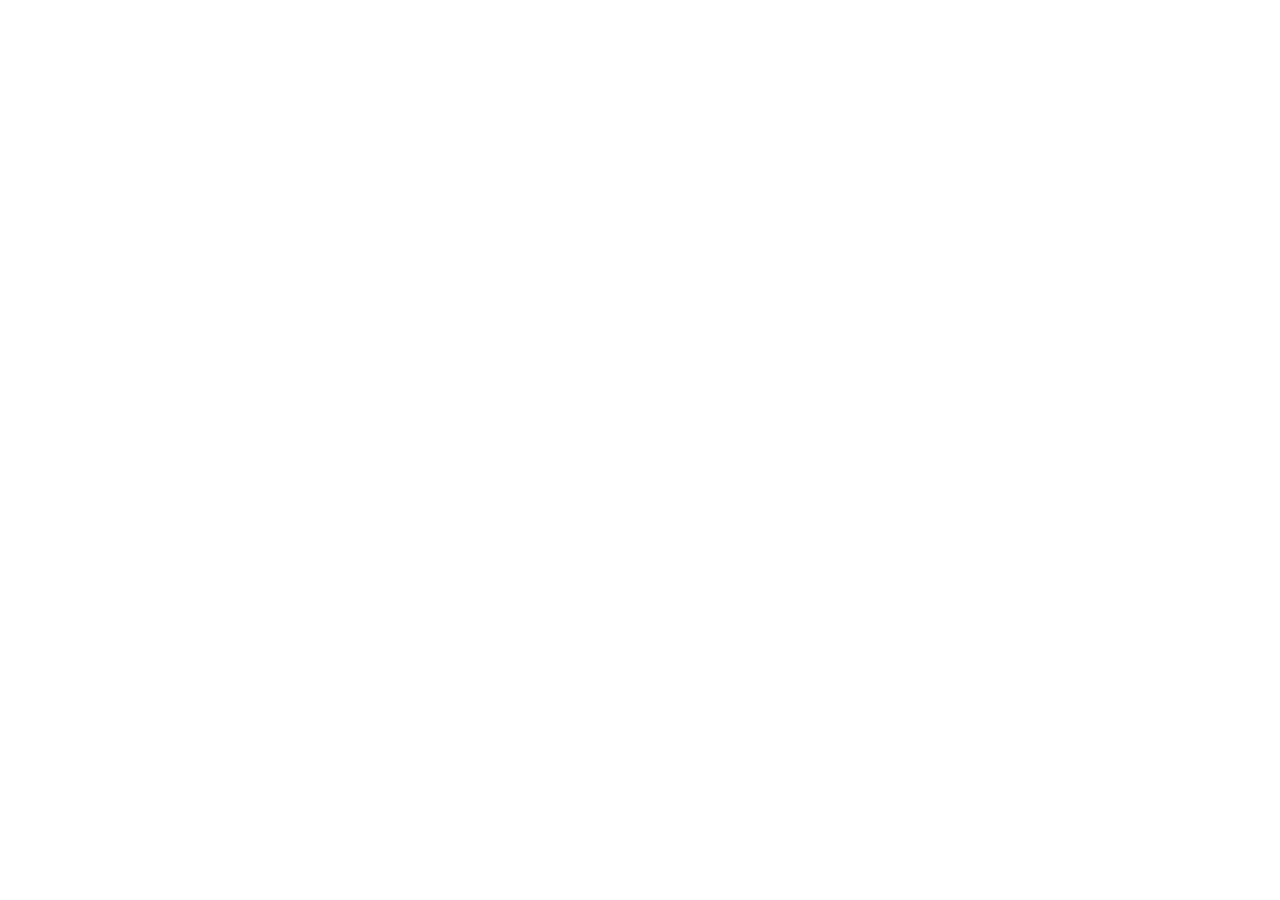
==== index.html @ a149db5c "Initialize Student Management System project" ====
<!DOCTYPE html>
<html lang="en">
<head>
    <meta charset="UTF-8">
    <meta name="viewport" content="width=device-width, initial-scale=1.0">
    <title>Student Management System</title>
</head>
<body>
    
</body>
</html>
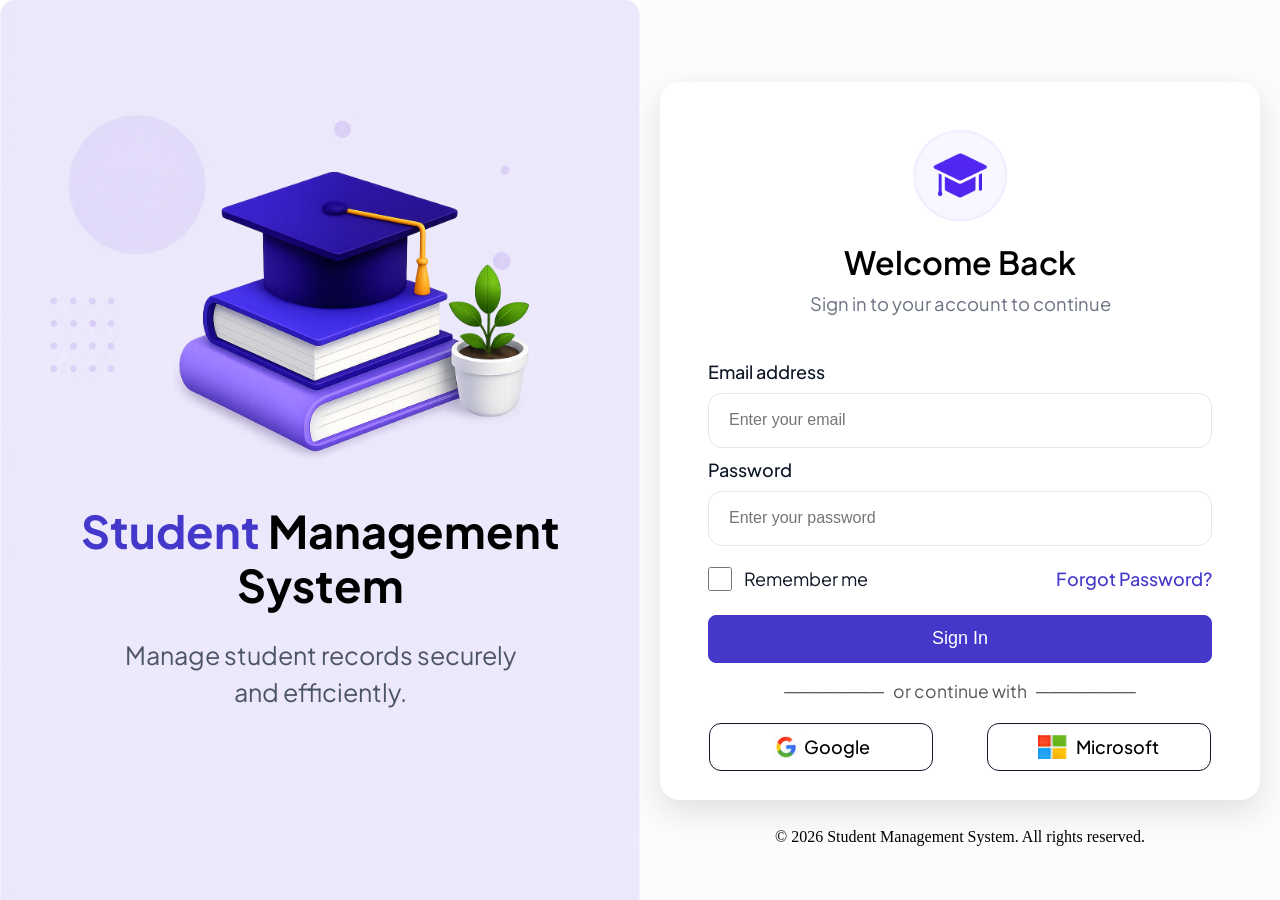
==== commit cfc368d3: "feat: create student management system login page UI" ====
--- a/index.html
+++ b/index.html
@@ -3,9 +3,88 @@
 <head>
     <meta charset="UTF-8">
     <meta name="viewport" content="width=device-width, initial-scale=1.0">
+    <link rel="stylesheet" href="style.css">
     <title>Student Management System</title>
 </head>
 <body>
     
+    <div class="container">
+
+        <section id="left-panel">
+
+            <div class="books-image">
+                <img src="books.png" alt="books">
+            </div>
+
+            <div class="student-heading" id="heading1">
+                <span style="color: #4338CA;">Student  </span> Management   System
+            </div>
+
+            <div class="tagline">
+                <p id="tagline">Manage student records  securely <br> and efficiently.</p>
+            </div>
+
+
+        </section>
+
+        <section class="right-panel">
+
+            <div class="login-card">
+
+
+                <header class="card-header">
+                    <img src="heyy.png" alt="">
+                    <h1>Welcome Back</h1>
+                    <p>Sign in to your account to continue</p>
+                </header>
+
+                <div class="form">
+                    <label for="email">Email address</label> 
+                    <input type="email" id="email" name="email" placeholder="Enter your email" required>
+                    <label for="pass">Password</label>
+                    <input type="password" id="pass" name="pass" placeholder="Enter your password" required>
+                </div>
+
+                <div class="options">
+
+                    <div class="remember">
+                        <input type="checkbox" id="remember">
+                        <label for="remember">Remember me</label>
+                    </div>
+
+                    <a href="#" class="forgot-password">Forgot Password?</a>
+
+                </div>
+
+                <button id="sign-in">Sign In</button>
+
+                <div class="divide">
+                    ──────── &nbsp or continue with &nbsp ────────
+                </div>
+
+                <div class="other-signin">
+
+                    <button class="social-button">
+                        <img src="google.png" alt="Google">
+                        <span>Google</span>
+                    </button>
+
+                    <button class="social-button">
+                        <img src="image.png" alt="Microsoft"> &nbsp;
+                        <span>Microsoft</span>
+                    </button>
+
+                </div>
+
+            </div>
+
+            <footer>
+                <p>© 2026 Student Management System. All rights reserved.</p>
+            </footer>
+
+        </section>
+
+    </div>
+
 </body>
 </html>
--- a/style.css
+++ b/style.css
@@ -0,0 +1,241 @@
+@import url('https://fonts.googleapis.com/css2?family=Inter:wght@100..900&display=swap');
+@import url('https://fonts.googleapis.com/css2?family=Plus+Jakarta+Sans:wght@400;700&display=swap');
+
+*{
+    margin: 0;
+    padding: 0;
+    box-sizing: border-box;
+}
+
+.container{
+    display: flex;
+    flex-direction: row;
+}
+
+#left-panel{
+    display: flex;
+    flex-direction: column;
+    background-image: url("leftback.png");
+    background-repeat: no-repeat;
+    background-size: cover;
+    width: 50%;
+    min-height: 100vh;
+}
+
+#left-panel img{
+    width: 37.5rem;          
+    margin-left: 3.75rem;    
+    margin-top: 6.25rem;     
+}
+
+#heading1{
+    text-align: center;
+    font-size: 2.8125rem;    
+    /* font-family: "Manrope", sans-serif; */
+    font-family: "Plus Jakarta Sans", sans-serif;
+    font-weight: 700;
+    line-height: 1.2;
+}
+
+#tagline{
+    text-align: center;
+    line-height: 1.5;
+    color: #4B5563;
+    /* font-family: "Manrope", sans-serif; */
+    font-family: "Plus Jakarta Sans", sans-serif;
+    font-weight: 400;
+    margin-top: 1.5625rem;   
+    font-size: 1.56rem;    
+}
+
+.right-panel{
+    display: flex;
+    flex-direction: column;
+    align-items: center;
+    justify-content: center;
+    min-height: 100vh;
+    width: 50%;
+    background-color: #FCFCFC;
+}
+
+.login-card {
+    box-shadow: 0 12px 32px rgba(15, 23, 42, 0.12);
+    border-radius: 20px;
+    display: flex;
+    flex-direction: column;
+    align-items: center;
+    /* justify-content: center; */
+    width: 37.5rem;
+    background-color: #FFFFFF;
+    height: 44.875rem;
+    margin-top: 1.75rem;
+    margin-bottom: 6.25rem;
+}
+
+.card-header{
+    display: flex;
+    flex-direction: column;
+    align-items: center;
+    justify-content: center;
+}
+
+.card-header h1 {
+    margin-top: 0rem;
+    font-size: 2rem;
+    font-family: "Plus Jakarta Sans", sans-serif;
+    font-weight: 600;
+}
+
+.card-header img {
+    height: 12.5rem;
+    width: 12.5rem;
+    margin-bottom: -2.5rem;
+}
+
+.card-header p{
+    font-size: 1.15rem;
+    margin-top: 10px;
+    color: #6B7280;
+    font-family: "Plus Jakarta Sans", sans-serif;
+}
+
+.form {
+    margin-top: 45px;
+    display: flex;
+    width: 31.5rem;
+    flex-direction: column;
+}
+
+.form label {
+    font-family: "Plus Jakarta Sans", sans-serif;
+    font-weight: 500;
+    font-size: 1.125rem;
+    color: #101828;
+}
+
+.form input {
+    margin-top: 10px;
+    border-radius: .87rem;
+    width: 100%;
+    height: 3.45rem;
+    outline: none;
+    border: 1px solid #E4E7EC;
+    margin-bottom: 10px;
+}
+
+.form input::placeholder {
+    padding-left: 1.25rem;
+    font-size: 1rem;
+}
+
+.options{
+    width: 31.5rem;
+    display: flex;
+    justify-content: space-between;
+    align-items: center;
+    margin-top: .65rem;
+}
+
+.remember{
+    display: flex;
+    align-items: center;
+    gap: 0.75rem;
+}
+
+.remember input{
+    width: 1.5rem;
+    height: 1.5rem;
+    accent-color: #4338CA;    
+    cursor: pointer;
+}
+
+.remember label{
+    font-family: "Plus Jakarta Sans", sans-serif;
+    font-size: 1.125rem;
+    color: #101828;
+    cursor: pointer;
+}
+
+.forgot-password{
+    font-family: "Plus Jakarta Sans", sans-serif;
+    font-size: 1.125rem;
+    font-weight: 500;
+    color: #4338CA;
+    text-decoration: none;
+}
+
+.forgot-password:hover{
+    text-decoration: underline;
+}
+
+#sign-in {
+    border: 1px solid #4338CA;
+    border-radius: 8px;
+    color: #FFFFFF;
+    margin-top: 1.5rem;
+    width: 31.5rem;
+    background-color: #4338CA;
+    height: 3rem;
+    font-size: 1.125rem;
+    cursor: pointer;
+}
+
+#sign-in:hover{
+    background-color: #3730A3;
+}
+#sign-in:active{
+    transform: scale(0.98);
+}
+
+.divide{
+    color: #565758;
+    width: 31.5rem;
+    display: flex;
+    margin-top: 1.1rem;
+    font-size: 1.1rem;
+    font-family: "Plus Jakarta sans",sans-serif;
+    justify-content: center;
+}
+
+.other-signin{
+    gap: 3.14rem;
+    display: flex;
+    justify-content: space-around;
+    align-items: center;
+    width: 31.5rem;
+    height: 3.45rem;
+    /* border: 2px solid red; */
+    margin-top: 1rem;
+}
+
+
+.social-button {
+    display: flex;
+    flex-direction: row;
+    justify-content: center;
+    align-items: center;
+    background-color: #ffffff;
+    border: 1px solid #101828;
+    border-radius: 0.75rem;
+    width: 14rem;
+    height: 3rem;
+    font-size: 1.125rem;
+    font-family: "Plus Jakarta Sans", sans-serif;
+    gap: .2rem;
+    cursor: pointer;
+    font-weight: 500;
+}
+
+.social-button img{
+    height: 1.5rem;
+    width: 1.8rem;
+}
+
+.social-button:hover{
+    background-color: #4338CA;
+    color: #ffffff;
+}
+
+footer{
+    margin-top: -4.5rem;
+}
